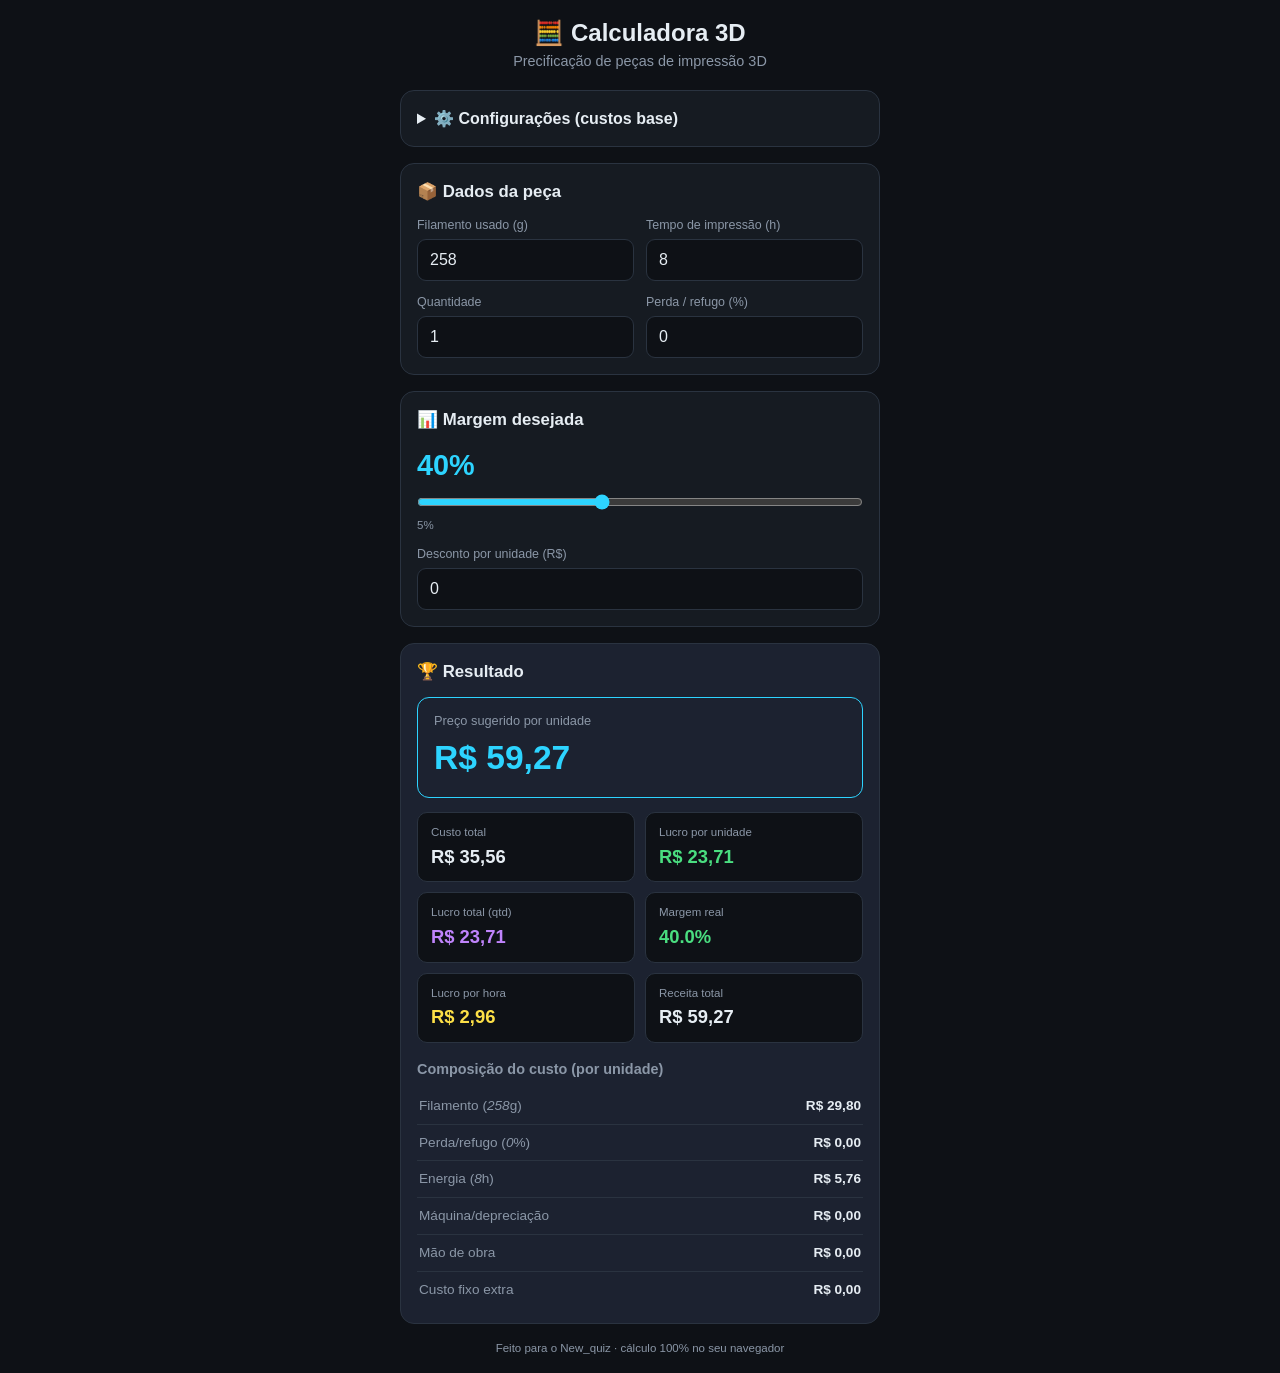
==== index.html @ 5ba526c9 "Add 3D printing price calculator Reconstrói a calculadora de precificação de impressão 3D a partir d" ====
<!DOCTYPE html>
<html lang="pt-BR">
<head>
<meta charset="UTF-8" />
<meta name="viewport" content="width=device-width, initial-scale=1.0" />
<title>Calculadora de Preço — Impressão 3D</title>
<link rel="stylesheet" href="style.css" />
</head>
<body>
  <main class="app">
    <header class="topbar">
      <h1>🧮 Calculadora 3D</h1>
      <p class="sub">Precificação de peças de impressão 3D</p>
    </header>

    <!-- CONFIGURAÇÕES -->
    <details class="card config">
      <summary>⚙️ Configurações (custos base)</summary>
      <div class="grid">
        <label>Preço do filamento (R$/kg)
          <input id="precoKg" type="number" step="0.01" value="115.50" />
        </label>
        <label>Potência da impressora (W)
          <input id="potencia" type="number" step="1" value="800" />
        </label>
        <label>Tarifa de energia (R$/kWh)
          <input id="tarifa" type="number" step="0.01" value="0.90" />
        </label>
        <label>Custo de máquina/depreciação (R$/h)
          <input id="maquinaHora" type="number" step="0.01" value="0" />
        </label>
        <label>Mão de obra / pós-processo (R$)
          <input id="maoObra" type="number" step="0.01" value="0" />
        </label>
        <label>Custo fixo extra (R$)
          <input id="fixoExtra" type="number" step="0.01" value="0" />
        </label>
      </div>
    </details>

    <!-- DADOS DA PEÇA -->
    <section class="card">
      <h2>📦 Dados da peça</h2>
      <div class="grid">
        <label>Filamento usado (g)
          <input id="filamento" type="number" step="0.1" value="258" />
        </label>
        <label>Tempo de impressão (h)
          <input id="tempo" type="number" step="0.1" value="8" />
        </label>
        <label>Quantidade
          <input id="quantidade" type="number" step="1" value="1" />
        </label>
        <label>Perda / refugo (%)
          <input id="perda" type="number" step="0.1" value="0" />
        </label>
      </div>
    </section>

    <!-- MARGEM -->
    <section class="card">
      <h2>📊 Margem desejada</h2>
      <div class="margem-valor"><span id="margemLabel">40</span>%</div>
      <input id="margem" type="range" min="5" max="90" step="1" value="40" />
      <div class="range-min">5%</div>
      <label class="full">Desconto por unidade (R$)
        <input id="desconto" type="number" step="0.01" value="0" />
      </label>
    </section>

    <!-- RESULTADO -->
    <section class="card resultado">
      <h2>🏆 Resultado</h2>
      <div class="preco-box">
        <span class="preco-label">Preço sugerido por unidade</span>
        <span class="preco-valor" id="precoUnid">R$ 0,00</span>
      </div>

      <div class="metricas">
        <div class="metrica">
          <span>Custo total</span>
          <strong id="custoTotal">R$ 0,00</strong>
        </div>
        <div class="metrica">
          <span>Lucro por unidade</span>
          <strong class="verde" id="lucroUnid">R$ 0,00</strong>
        </div>
        <div class="metrica">
          <span>Lucro total (qtd)</span>
          <strong class="roxo" id="lucroTotal">R$ 0,00</strong>
        </div>
        <div class="metrica">
          <span>Margem real</span>
          <strong class="verde" id="margemReal">0%</strong>
        </div>
        <div class="metrica">
          <span>Lucro por hora</span>
          <strong class="amarelo" id="lucroHora">R$ 0,00</strong>
        </div>
        <div class="metrica">
          <span>Receita total</span>
          <strong id="receitaTotal">R$ 0,00</strong>
        </div>
      </div>

      <h3>Composição do custo (por unidade)</h3>
      <ul class="breakdown">
        <li><span>Filamento (<i id="bdFilG">0</i>g)</span><b id="bdFil">R$ 0,00</b></li>
        <li><span>Perda/refugo (<i id="bdPerdaP">0</i>%)</span><b id="bdPerda">R$ 0,00</b></li>
        <li><span>Energia (<i id="bdEnergiaH">0</i>h)</span><b id="bdEnergia">R$ 0,00</b></li>
        <li><span>Máquina/depreciação</span><b id="bdMaquina">R$ 0,00</b></li>
        <li><span>Mão de obra</span><b id="bdMao">R$ 0,00</b></li>
        <li><span>Custo fixo extra</span><b id="bdFixo">R$ 0,00</b></li>
      </ul>
    </section>

    <footer class="rodape">Feito para o New_quiz · cálculo 100% no seu navegador</footer>
  </main>

  <script src="app.js"></script>
</body>
</html>
---- style.css ----
:root {
  --bg: #0e1116;
  --card: #161b22;
  --card2: #1c2230;
  --border: #2a3340;
  --txt: #e6edf3;
  --muted: #8b97a7;
  --accent: #2dd4ff;
  --verde: #4ade80;
  --roxo: #c084fc;
  --amarelo: #fde047;
}

* { box-sizing: border-box; margin: 0; padding: 0; }

body {
  font-family: -apple-system, "Segoe UI", Roboto, sans-serif;
  background: var(--bg);
  color: var(--txt);
  line-height: 1.45;
  padding: 16px;
}

.app { max-width: 480px; margin: 0 auto; }

.topbar { text-align: center; margin-bottom: 18px; }
.topbar h1 { font-size: 1.5rem; }
.topbar .sub { color: var(--muted); font-size: .9rem; }

.card {
  background: var(--card);
  border: 1px solid var(--border);
  border-radius: 14px;
  padding: 16px;
  margin-bottom: 16px;
}

.card h2 { font-size: 1.05rem; margin-bottom: 12px; }
.card h3 { font-size: .9rem; margin: 16px 0 8px; color: var(--muted); }

summary { cursor: pointer; font-weight: 600; }
.config[open] summary { margin-bottom: 12px; }

.grid {
  display: grid;
  grid-template-columns: 1fr 1fr;
  gap: 12px;
}

label {
  display: flex;
  flex-direction: column;
  font-size: .78rem;
  color: var(--muted);
  gap: 5px;
}
label.full { grid-column: 1 / -1; margin-top: 12px; }

input[type="number"] {
  background: var(--bg);
  border: 1px solid var(--border);
  border-radius: 9px;
  padding: 11px 12px;
  color: var(--txt);
  font-size: 1rem;
  width: 100%;
}
input[type="number"]:focus { outline: none; border-color: var(--accent); }

.margem-valor { font-size: 1.8rem; font-weight: 700; color: var(--accent); }
input[type="range"] { width: 100%; margin: 8px 0 2px; accent-color: var(--accent); }
.range-min { font-size: .72rem; color: var(--muted); }

.resultado { background: var(--card2); }

.preco-box {
  border: 1.5px solid var(--accent);
  border-radius: 12px;
  padding: 14px 16px;
  margin-bottom: 14px;
  display: flex;
  flex-direction: column;
  gap: 4px;
}
.preco-label { font-size: .8rem; color: var(--muted); }
.preco-valor { font-size: 2.1rem; font-weight: 800; color: var(--accent); }

.metricas {
  display: grid;
  grid-template-columns: 1fr 1fr;
  gap: 10px;
}
.metrica {
  background: var(--bg);
  border: 1px solid var(--border);
  border-radius: 10px;
  padding: 11px 13px;
  display: flex;
  flex-direction: column;
  gap: 3px;
}
.metrica span { font-size: .72rem; color: var(--muted); }
.metrica strong { font-size: 1.15rem; }
.verde { color: var(--verde); }
.roxo { color: var(--roxo); }
.amarelo { color: var(--amarelo); }

.breakdown { list-style: none; }
.breakdown li {
  display: flex;
  justify-content: space-between;
  padding: 8px 2px;
  border-bottom: 1px solid var(--border);
  font-size: .85rem;
}
.breakdown li span { color: var(--muted); }
.breakdown li:last-child { border-bottom: none; }

.rodape { text-align: center; color: var(--muted); font-size: .72rem; margin-top: 8px; }
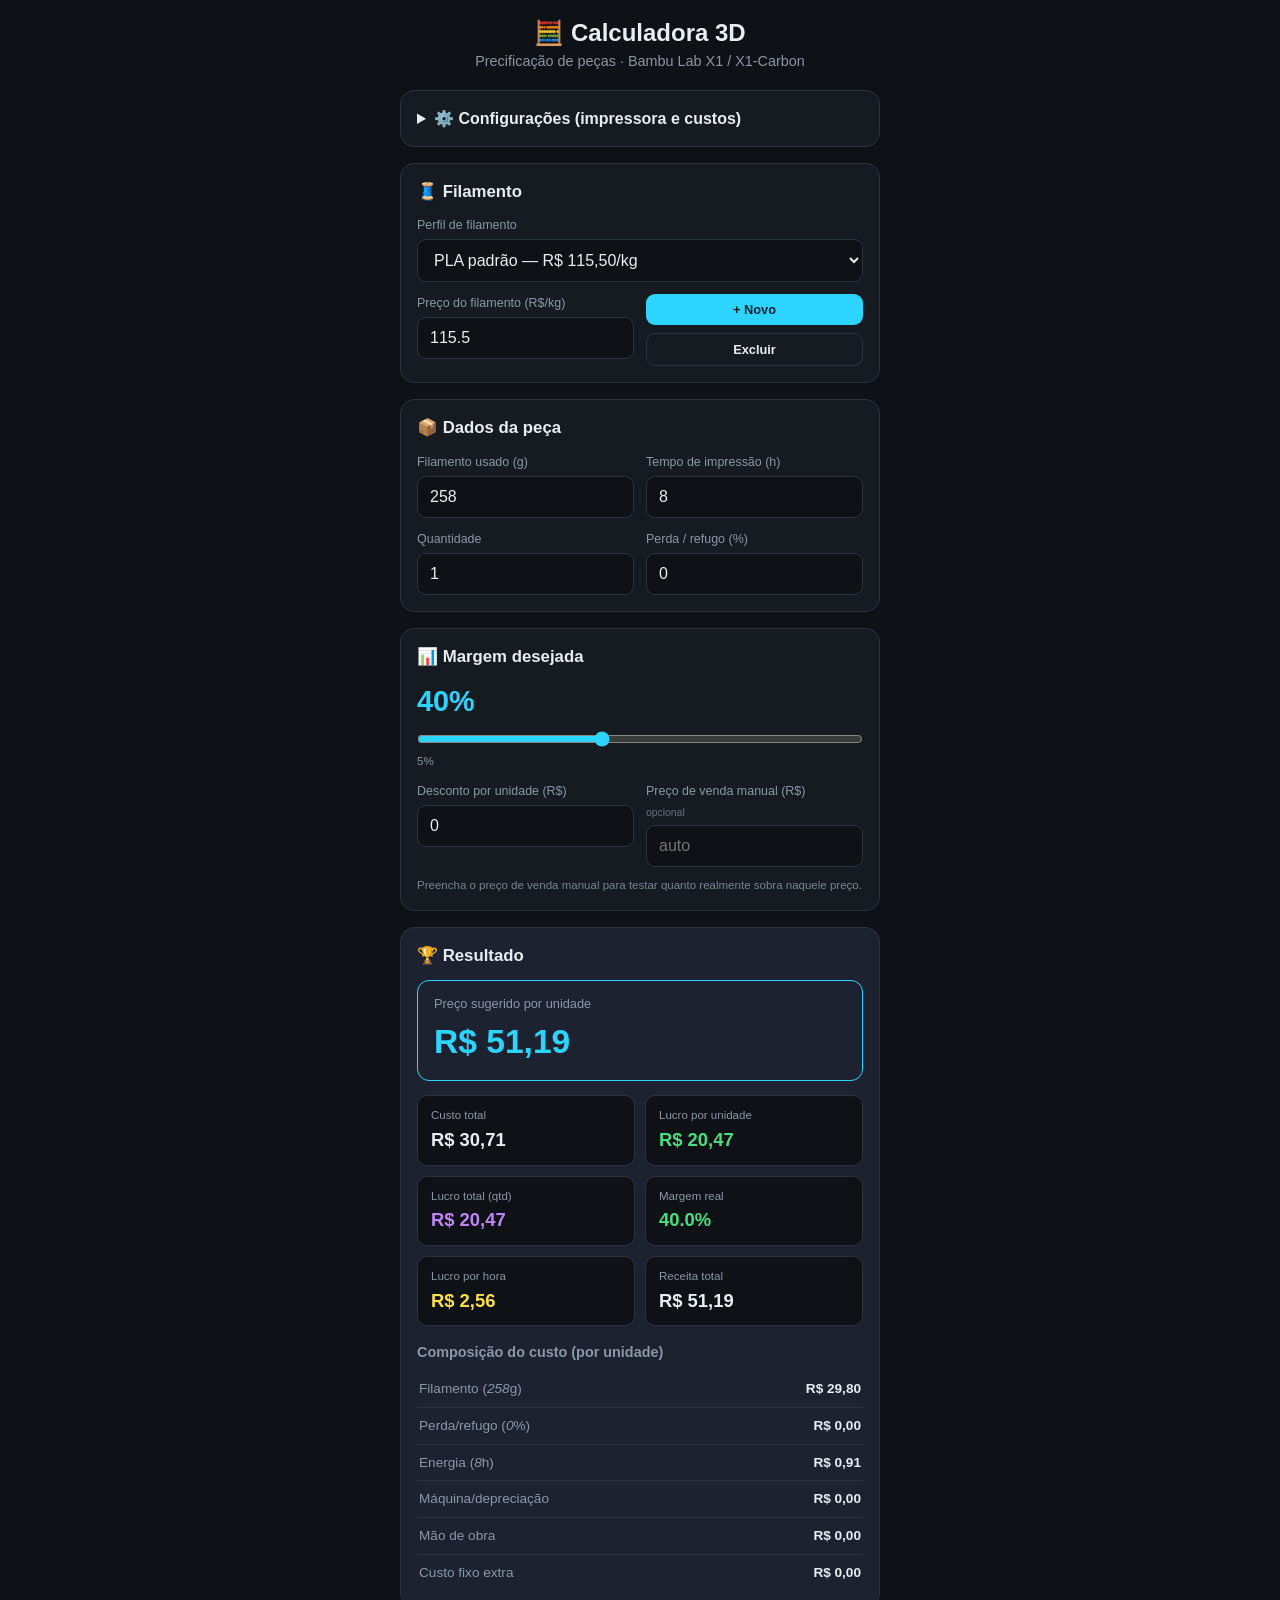
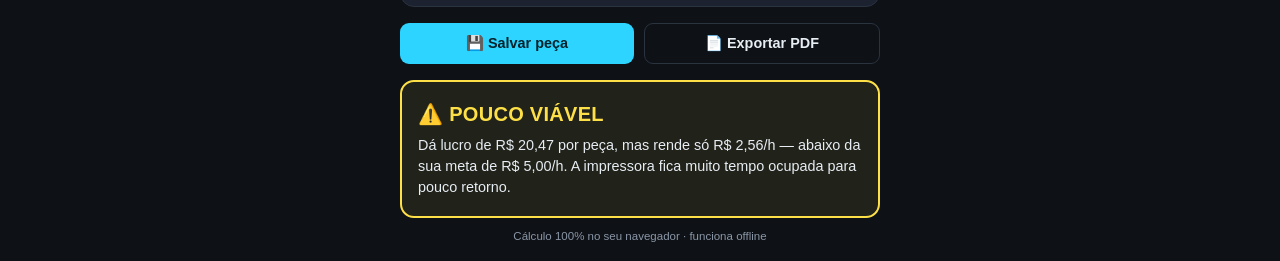
==== commit a6bdbde2: "Add viability verdict, Bambu Lab calibration, filaments, catalog and PWA - Veredito de viabilidade n" ====
--- a/index.html
+++ b/index.html
@@ -3,6 +3,9 @@
 <head>
 <meta charset="UTF-8" />
 <meta name="viewport" content="width=device-width, initial-scale=1.0" />
+<meta name="theme-color" content="#0e1116" />
+<link rel="manifest" href="manifest.json" />
+<link rel="icon" href="icon.svg" />
 <title>Calculadora de Preço — Impressão 3D</title>
 <link rel="stylesheet" href="style.css" />
 </head>
@@ -10,23 +13,32 @@
   <main class="app">
     <header class="topbar">
       <h1>🧮 Calculadora 3D</h1>
-      <p class="sub">Precificação de peças de impressão 3D</p>
+      <p class="sub">Precificação de peças · <span id="printerNome">Bambu Lab</span></p>
     </header>
 
     <!-- CONFIGURAÇÕES -->
     <details class="card config">
-      <summary>⚙️ Configurações (custos base)</summary>
+      <summary>⚙️ Configurações (impressora e custos)</summary>
+
+      <label class="full">Impressora (preset de potência)
+        <select id="printer">
+          <option value="90">Bambu Lab A1 mini (~90 W)</option>
+          <option value="95">Bambu Lab A1 (~95 W)</option>
+          <option value="110">Bambu Lab P1P / P1S (~110 W)</option>
+          <option value="120" selected>Bambu Lab X1 / X1-Carbon (~120 W)</option>
+          <option value="150">Bambu Lab H2D (~150 W)</option>
+          <option value="custom">Personalizado…</option>
+        </select>
+      </label>
+
       <div class="grid">
-        <label>Preço do filamento (R$/kg)
-          <input id="precoKg" type="number" step="0.01" value="115.50" />
-        </label>
-        <label>Potência da impressora (W)
-          <input id="potencia" type="number" step="1" value="800" />
+        <label>Potência média (W)
+          <input id="potencia" type="number" step="1" value="120" />
         </label>
         <label>Tarifa de energia (R$/kWh)
-          <input id="tarifa" type="number" step="0.01" value="0.90" />
+          <input id="tarifa" type="number" step="0.01" value="0.95" />
         </label>
-        <label>Custo de máquina/depreciação (R$/h)
+        <label>Depreciação da máquina (R$/h)
           <input id="maquinaHora" type="number" step="0.01" value="0" />
         </label>
         <label>Mão de obra / pós-processo (R$)
@@ -35,8 +47,29 @@
         <label>Custo fixo extra (R$)
           <input id="fixoExtra" type="number" step="0.01" value="0" />
         </label>
+        <label>Meta de lucro por hora (R$/h)
+          <input id="metaHora" type="number" step="0.50" value="5.00" />
+        </label>
       </div>
+      <p class="hint">A potência é a média durante a impressão (não o pico). Ajuste se medir o consumo real da sua Bambu Lab.</p>
     </details>
+
+    <!-- FILAMENTO -->
+    <section class="card">
+      <h2>🧵 Filamento</h2>
+      <label class="full">Perfil de filamento
+        <select id="filamentoPerfil"></select>
+      </label>
+      <div class="grid">
+        <label>Preço do filamento (R$/kg)
+          <input id="precoKg" type="number" step="0.01" value="115.50" />
+        </label>
+        <div class="btn-col">
+          <button type="button" id="novoFilamento" class="btn small">+ Novo</button>
+          <button type="button" id="excluirFilamento" class="btn small ghost">Excluir</button>
+        </div>
+      </div>
+    </section>
 
     <!-- DADOS DA PEÇA -->
     <section class="card">
@@ -63,9 +96,15 @@
       <div class="margem-valor"><span id="margemLabel">40</span>%</div>
       <input id="margem" type="range" min="5" max="90" step="1" value="40" />
       <div class="range-min">5%</div>
-      <label class="full">Desconto por unidade (R$)
-        <input id="desconto" type="number" step="0.01" value="0" />
-      </label>
+      <div class="grid">
+        <label>Desconto por unidade (R$)
+          <input id="desconto" type="number" step="0.01" value="0" />
+        </label>
+        <label>Preço de venda manual (R$) <small>opcional</small>
+          <input id="precoManual" type="number" step="0.01" value="" placeholder="auto" />
+        </label>
+      </div>
+      <p class="hint">Preencha o preço de venda manual para testar quanto realmente sobra naquele preço.</p>
     </section>
 
     <!-- RESULTADO -->
@@ -114,7 +153,24 @@
       </ul>
     </section>
 
-    <footer class="rodape">Feito para o New_quiz · cálculo 100% no seu navegador</footer>
+    <!-- AÇÕES -->
+    <section class="acoes no-print">
+      <button type="button" id="salvarPeca" class="btn">💾 Salvar peça</button>
+      <button type="button" id="exportarPdf" class="btn ghost">📄 Exportar PDF</button>
+    </section>
+
+    <!-- CATÁLOGO -->
+    <section class="card no-print" id="catalogoCard" hidden>
+      <h2>📚 Catálogo de peças</h2>
+      <ul class="catalogo" id="catalogo"></ul>
+    </section>
+
+    <!-- VEREDITO / RODAPÉ -->
+    <footer class="veredito" id="veredito">
+      <span class="vd-tag" id="vdTag">—</span>
+      <span class="vd-msg" id="vdMsg">Preencha os dados para ver o veredito.</span>
+    </footer>
+    <p class="rodape">Cálculo 100% no seu navegador · funciona offline</p>
   </main>
 
   <script src="app.js"></script>
--- a/style.css
+++ b/style.css
@@ -9,6 +9,7 @@
   --verde: #4ade80;
   --roxo: #c084fc;
   --amarelo: #fde047;
+  --vermelho: #f87171;
 }
 
 * { box-sizing: border-box; margin: 0; padding: 0; }
@@ -54,9 +55,10 @@
   color: var(--muted);
   gap: 5px;
 }
-label.full { grid-column: 1 / -1; margin-top: 12px; }
+label.full { grid-column: 1 / -1; margin-bottom: 12px; }
+label small { color: var(--muted); opacity: .7; }
 
-input[type="number"] {
+input[type="number"], select {
   background: var(--bg);
   border: 1px solid var(--border);
   border-radius: 9px;
@@ -65,11 +67,30 @@
   font-size: 1rem;
   width: 100%;
 }
-input[type="number"]:focus { outline: none; border-color: var(--accent); }
+input:focus, select:focus { outline: none; border-color: var(--accent); }
+
+.hint { font-size: .72rem; color: var(--muted); margin-top: 10px; opacity: .85; }
 
 .margem-valor { font-size: 1.8rem; font-weight: 700; color: var(--accent); }
 input[type="range"] { width: 100%; margin: 8px 0 2px; accent-color: var(--accent); }
-.range-min { font-size: .72rem; color: var(--muted); }
+.range-min { font-size: .72rem; color: var(--muted); margin-bottom: 12px; }
+
+.btn-col { display: flex; flex-direction: column; gap: 8px; justify-content: flex-end; }
+.btn {
+  background: var(--accent);
+  color: #04222b;
+  border: none;
+  border-radius: 9px;
+  padding: 11px 14px;
+  font-size: .9rem;
+  font-weight: 700;
+  cursor: pointer;
+}
+.btn.ghost { background: transparent; color: var(--txt); border: 1px solid var(--border); }
+.btn.small { padding: 8px 10px; font-size: .8rem; }
+
+.acoes { display: flex; gap: 10px; margin-bottom: 16px; }
+.acoes .btn { flex: 1; }
 
 .resultado { background: var(--card2); }
 
@@ -85,11 +106,7 @@
 .preco-label { font-size: .8rem; color: var(--muted); }
 .preco-valor { font-size: 2.1rem; font-weight: 800; color: var(--accent); }
 
-.metricas {
-  display: grid;
-  grid-template-columns: 1fr 1fr;
-  gap: 10px;
-}
+.metricas { display: grid; grid-template-columns: 1fr 1fr; gap: 10px; }
 .metrica {
   background: var(--bg);
   border: 1px solid var(--border);
@@ -116,4 +133,53 @@
 .breakdown li span { color: var(--muted); }
 .breakdown li:last-child { border-bottom: none; }
 
+.catalogo { list-style: none; }
+.catalogo li {
+  display: flex;
+  align-items: center;
+  justify-content: space-between;
+  gap: 8px;
+  padding: 10px 2px;
+  border-bottom: 1px solid var(--border);
+  font-size: .85rem;
+}
+.catalogo li:last-child { border-bottom: none; }
+.catalogo .cat-info { flex: 1; min-width: 0; }
+.catalogo .cat-nome { font-weight: 600; }
+.catalogo .cat-sub { font-size: .72rem; color: var(--muted); }
+.catalogo .cat-actions { display: flex; gap: 6px; }
+.catalogo button {
+  background: transparent; border: 1px solid var(--border);
+  color: var(--txt); border-radius: 7px; padding: 5px 9px;
+  font-size: .75rem; cursor: pointer;
+}
+
+/* VEREDITO */
+.veredito {
+  border-radius: 14px;
+  padding: 18px 16px;
+  margin-bottom: 10px;
+  display: flex;
+  flex-direction: column;
+  gap: 6px;
+  border: 2px solid var(--border);
+  background: var(--card);
+}
+.vd-tag { font-size: 1.25rem; font-weight: 800; letter-spacing: .3px; }
+.vd-msg { font-size: .9rem; color: var(--txt); }
+.veredito.ok { border-color: var(--verde); background: rgba(74,222,128,.08); }
+.veredito.ok .vd-tag { color: var(--verde); }
+.veredito.warn { border-color: var(--amarelo); background: rgba(253,224,71,.08); }
+.veredito.warn .vd-tag { color: var(--amarelo); }
+.veredito.bad { border-color: var(--vermelho); background: rgba(248,113,113,.10); }
+.veredito.bad .vd-tag { color: var(--vermelho); }
+
 .rodape { text-align: center; color: var(--muted); font-size: .72rem; margin-top: 8px; }
+
+@media print {
+  body { background: #fff; color: #000; }
+  .no-print, summary, input[type="range"] { display: none !important; }
+  .card, .veredito { border-color: #ccc; background: #fff; }
+  .preco-valor, .accent, .verde, .roxo, .amarelo { color: #000 !important; }
+  .config { display: none; }
+}
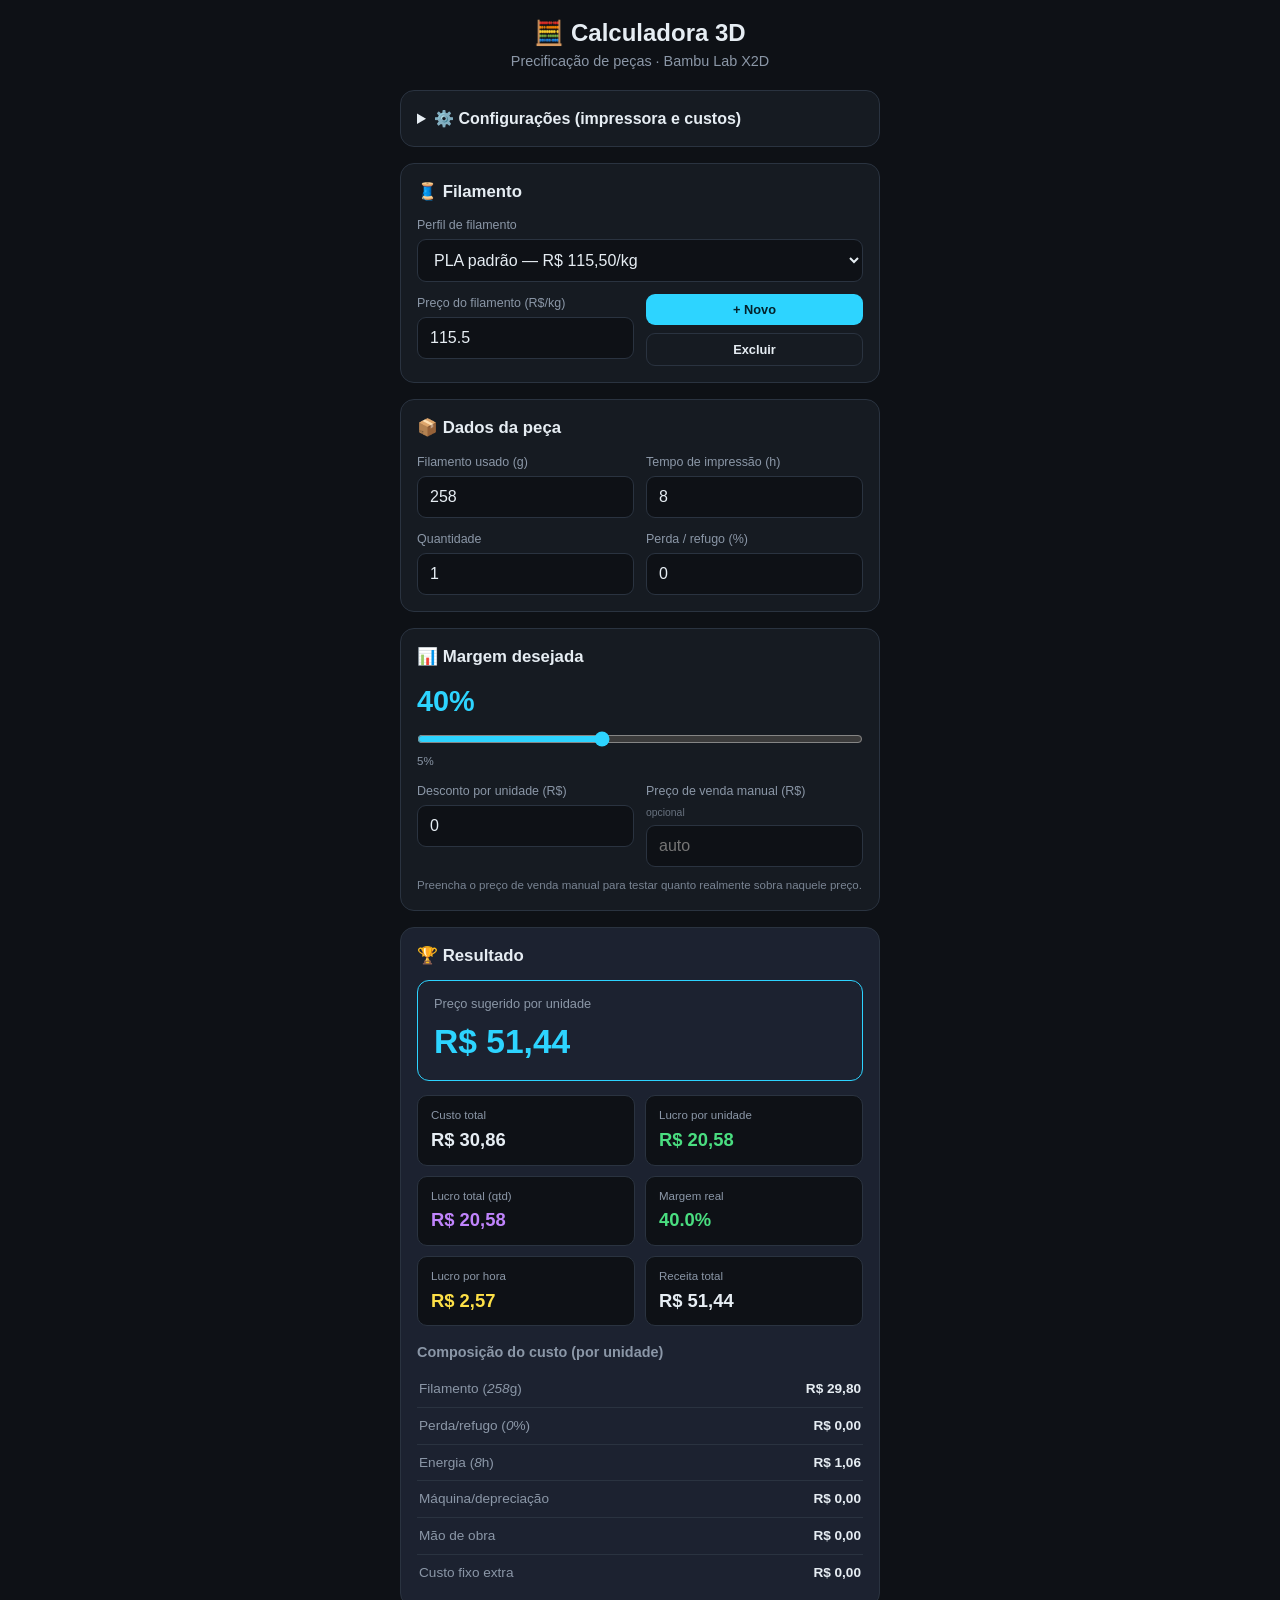
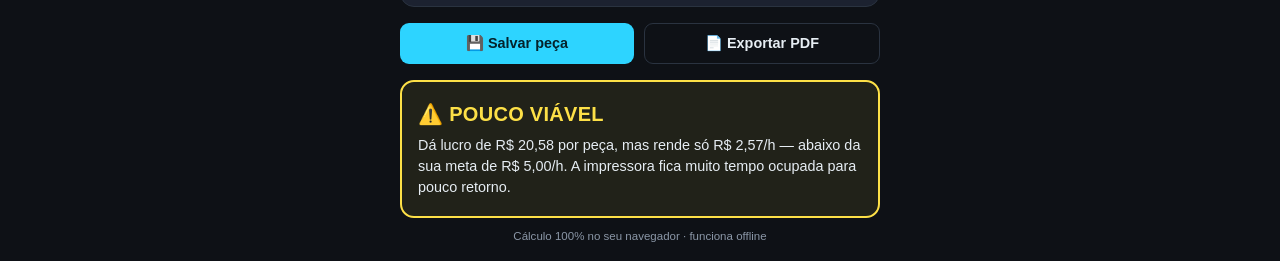
==== commit 6432c4e0: "Add Bambu Lab X2D preset as default printer X2D é uma impressora X-series de bico duplo; preset de ~" ====
--- a/index.html
+++ b/index.html
@@ -25,7 +25,8 @@
           <option value="90">Bambu Lab A1 mini (~90 W)</option>
           <option value="95">Bambu Lab A1 (~95 W)</option>
           <option value="110">Bambu Lab P1P / P1S (~110 W)</option>
-          <option value="120" selected>Bambu Lab X1 / X1-Carbon (~120 W)</option>
+          <option value="120">Bambu Lab X1 / X1-Carbon (~120 W)</option>
+          <option value="140" selected>Bambu Lab X2D — bico duplo (~140 W estim.)</option>
           <option value="150">Bambu Lab H2D (~150 W)</option>
           <option value="custom">Personalizado…</option>
         </select>
@@ -33,7 +34,7 @@
 
       <div class="grid">
         <label>Potência média (W)
-          <input id="potencia" type="number" step="1" value="120" />
+          <input id="potencia" type="number" step="1" value="140" />
         </label>
         <label>Tarifa de energia (R$/kWh)
           <input id="tarifa" type="number" step="0.01" value="0.95" />
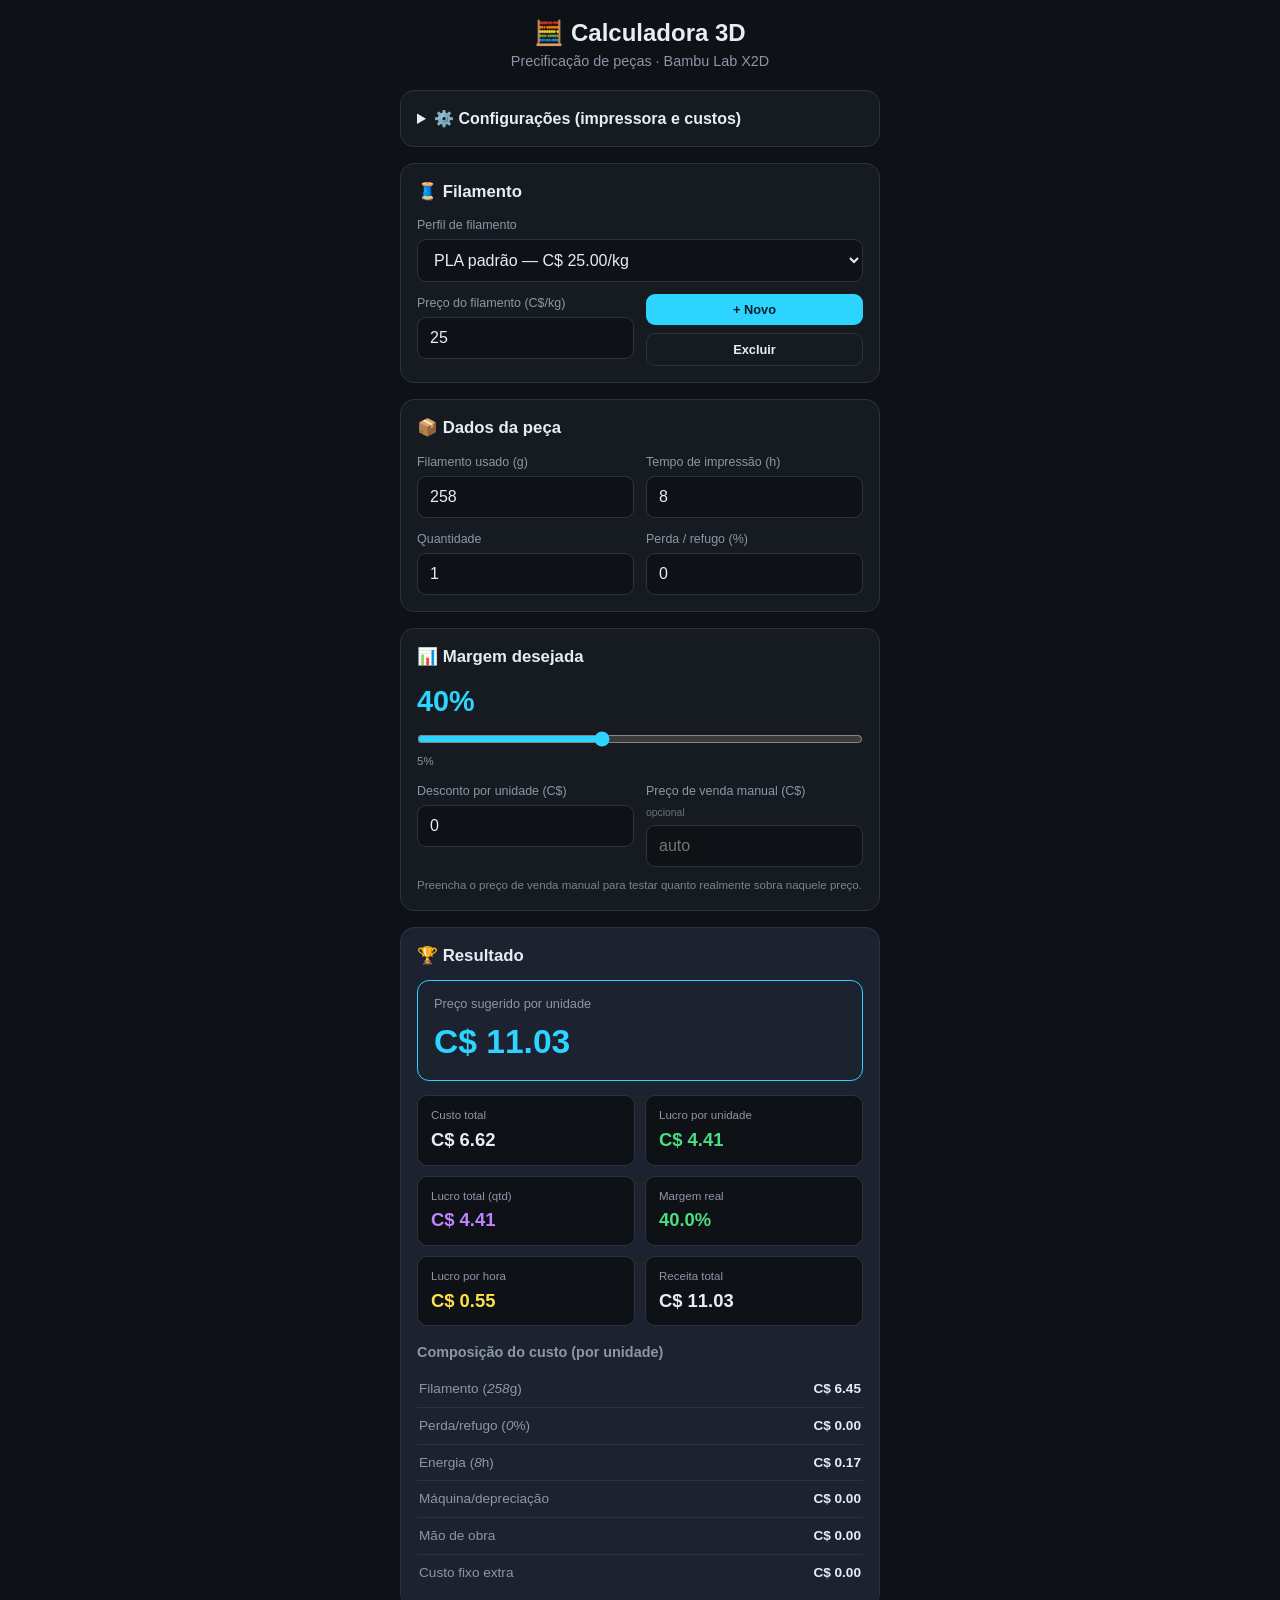
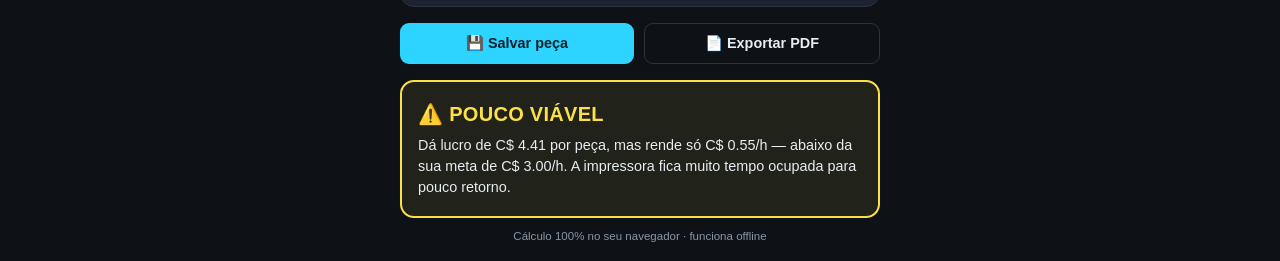
==== commit 50e0abf3: "Switch calculator to Canadian dollars (CAD) with Canada defaults - Toda moeda em C$ (formatação en-C" ====
--- a/index.html
+++ b/index.html
@@ -36,20 +36,20 @@
         <label>Potência média (W)
           <input id="potencia" type="number" step="1" value="140" />
         </label>
-        <label>Tarifa de energia (R$/kWh)
-          <input id="tarifa" type="number" step="0.01" value="0.95" />
+        <label>Tarifa de energia (C$/kWh)
+          <input id="tarifa" type="number" step="0.01" value="0.15" />
         </label>
-        <label>Depreciação da máquina (R$/h)
+        <label>Depreciação da máquina (C$/h)
           <input id="maquinaHora" type="number" step="0.01" value="0" />
         </label>
-        <label>Mão de obra / pós-processo (R$)
+        <label>Mão de obra / pós-processo (C$)
           <input id="maoObra" type="number" step="0.01" value="0" />
         </label>
-        <label>Custo fixo extra (R$)
+        <label>Custo fixo extra (C$)
           <input id="fixoExtra" type="number" step="0.01" value="0" />
         </label>
-        <label>Meta de lucro por hora (R$/h)
-          <input id="metaHora" type="number" step="0.50" value="5.00" />
+        <label>Meta de lucro por hora (C$/h)
+          <input id="metaHora" type="number" step="0.50" value="3.00" />
         </label>
       </div>
       <p class="hint">A potência é a média durante a impressão (não o pico). Ajuste se medir o consumo real da sua Bambu Lab.</p>
@@ -62,8 +62,8 @@
         <select id="filamentoPerfil"></select>
       </label>
       <div class="grid">
-        <label>Preço do filamento (R$/kg)
-          <input id="precoKg" type="number" step="0.01" value="115.50" />
+        <label>Preço do filamento (C$/kg)
+          <input id="precoKg" type="number" step="0.01" value="25.00" />
         </label>
         <div class="btn-col">
           <button type="button" id="novoFilamento" class="btn small">+ Novo</button>
@@ -98,10 +98,10 @@
       <input id="margem" type="range" min="5" max="90" step="1" value="40" />
       <div class="range-min">5%</div>
       <div class="grid">
-        <label>Desconto por unidade (R$)
+        <label>Desconto por unidade (C$)
           <input id="desconto" type="number" step="0.01" value="0" />
         </label>
-        <label>Preço de venda manual (R$) <small>opcional</small>
+        <label>Preço de venda manual (C$) <small>opcional</small>
           <input id="precoManual" type="number" step="0.01" value="" placeholder="auto" />
         </label>
       </div>
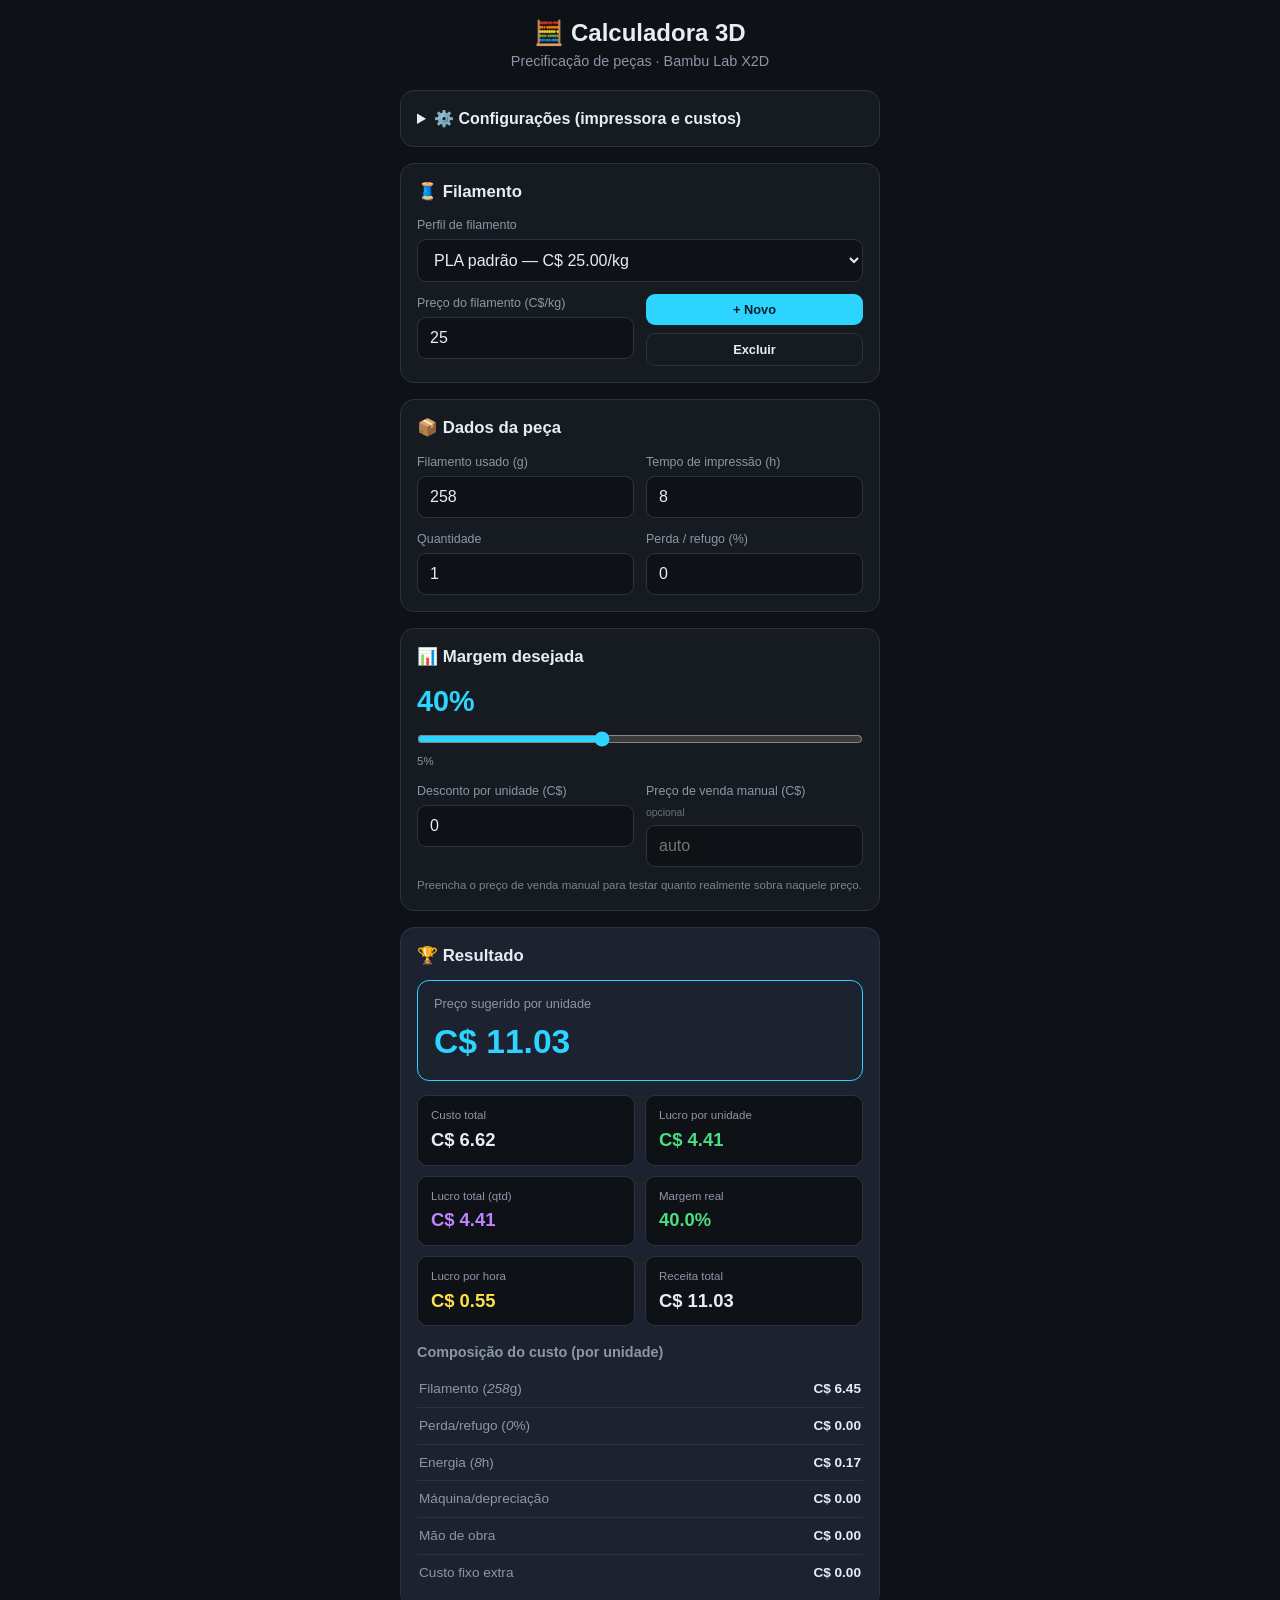
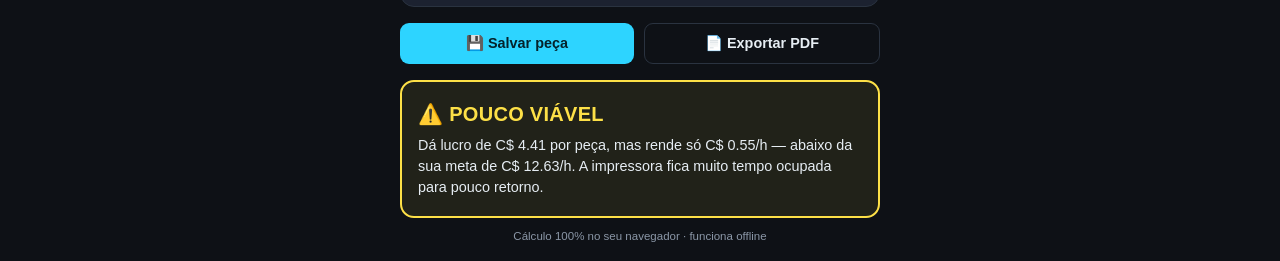
==== commit c2e0827b: "Derive hourly profit target from annual income goal - Nova secao Meta de renda: renda/ano + horas/me" ====
--- a/index.html
+++ b/index.html
@@ -48,10 +48,22 @@
         <label>Custo fixo extra (C$)
           <input id="fixoExtra" type="number" step="0.01" value="0" />
         </label>
-        <label>Meta de lucro por hora (C$/h)
-          <input id="metaHora" type="number" step="0.50" value="3.00" />
+        <label>Meta de lucro por hora (C$/h) <small>auto</small>
+          <input id="metaHora" type="number" step="0.50" value="12.63" />
         </label>
       </div>
+
+      <h3>🎯 Meta de renda (salário)</h3>
+      <div class="grid">
+        <label>Renda desejada por ano (C$)
+          <input id="rendaAno" type="number" step="1000" value="80000" />
+        </label>
+        <label>Horas de impressão por mês
+          <input id="horasMes" type="number" step="1" value="528" />
+        </label>
+      </div>
+      <p class="hint" id="metaInfo"></p>
+      <p class="hint">1 impressora 24h × 22 dias = 528 h/mês. Para uma fazenda de N máquinas, multiplique (ex.: 4 máquinas = 2112 h/mês). A meta de lucro/hora acima é calculada a partir disso.</p>
       <p class="hint">A potência é a média durante a impressão (não o pico). Ajuste se medir o consumo real da sua Bambu Lab.</p>
     </details>
 
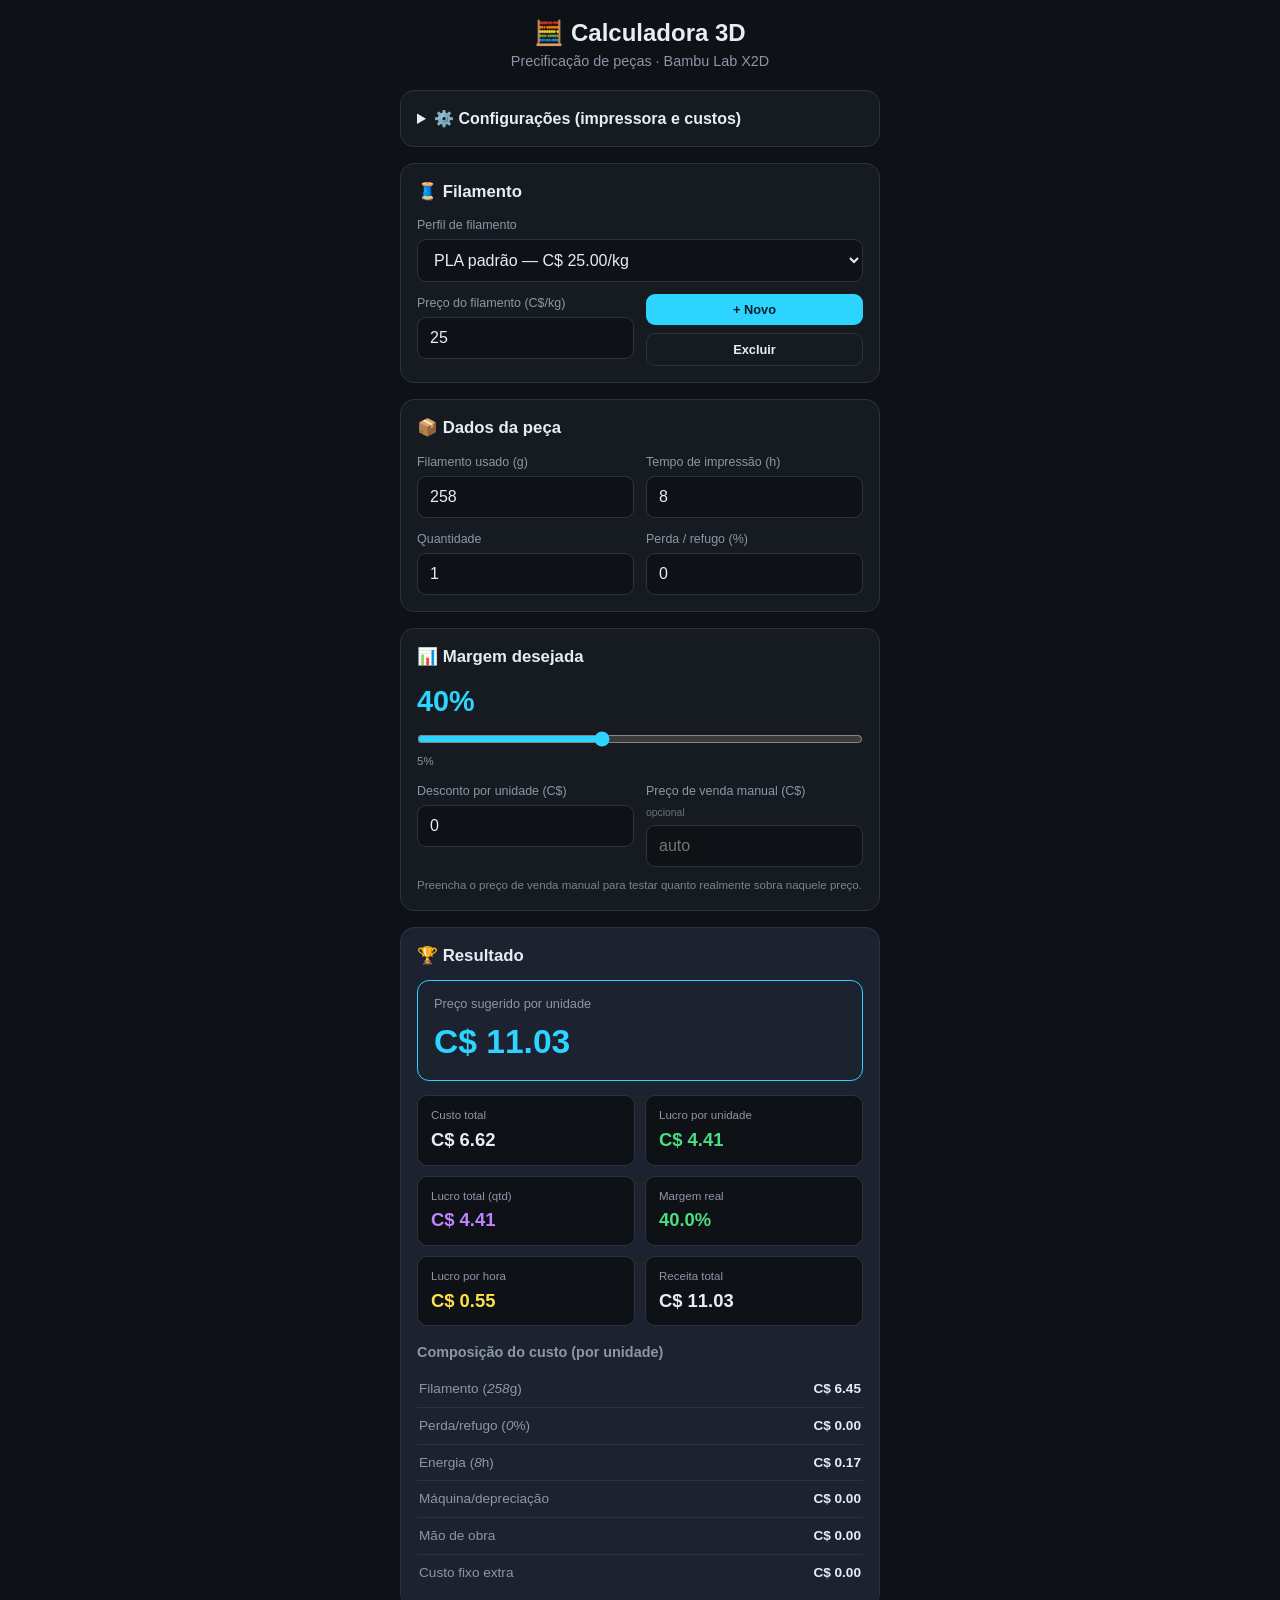
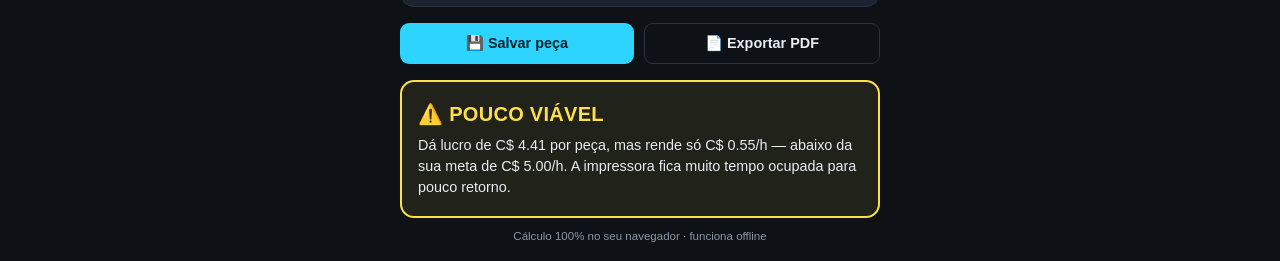
==== commit ea40d1a5: "Replace income-goal block with hourly target field + 3 scenario presets - Campo de lucro/hora com bo" ====
--- a/index.html
+++ b/index.html
@@ -48,22 +48,19 @@
         <label>Custo fixo extra (C$)
           <input id="fixoExtra" type="number" step="0.01" value="0" />
         </label>
-        <label>Meta de lucro por hora (C$/h) <small>auto</small>
-          <input id="metaHora" type="number" step="0.50" value="12.63" />
+        <label>Meta de lucro por hora (C$/h)
+          <input id="metaHora" type="number" step="0.50" value="5.00" />
         </label>
       </div>
 
-      <h3>🎯 Meta de renda (salário)</h3>
-      <div class="grid">
-        <label>Renda desejada por ano (C$)
-          <input id="rendaAno" type="number" step="1000" value="80000" />
-        </label>
-        <label>Horas de impressão por mês
-          <input id="horasMes" type="number" step="1" value="528" />
-        </label>
+      <h3>🎯 Cenários sugeridos de lucro/hora</h3>
+      <div class="cenarios">
+        <button type="button" class="cen" data-meta="3"><b>C$ 3/h</b><small>Produto comum</small></button>
+        <button type="button" class="cen" data-meta="5"><b>C$ 5/h</b><small>Produto bom</small></button>
+        <button type="button" class="cen" data-meta="8"><b>C$ 8/h</b><small>Premium</small></button>
       </div>
       <p class="hint" id="metaInfo"></p>
-      <p class="hint">1 impressora 24h × 22 dias = 528 h/mês. Para uma fazenda de N máquinas, multiplique (ex.: 4 máquinas = 2112 h/mês). A meta de lucro/hora acima é calculada a partir disso.</p>
+      <p class="hint">Clique num cenário ou digite sua meta. A projeção considera 1 máquina rodando 24h × 22 dias (6.336 h/ano), vendendo tudo.</p>
       <p class="hint">A potência é a média durante a impressão (não o pico). Ajuste se medir o consumo real da sua Bambu Lab.</p>
     </details>
 
--- a/style.css
+++ b/style.css
@@ -92,6 +92,23 @@
 .acoes { display: flex; gap: 10px; margin-bottom: 16px; }
 .acoes .btn { flex: 1; }
 
+.cenarios { display: grid; grid-template-columns: 1fr 1fr 1fr; gap: 8px; }
+.cen {
+  background: var(--bg);
+  border: 1px solid var(--border);
+  border-radius: 10px;
+  padding: 10px 6px;
+  color: var(--txt);
+  cursor: pointer;
+  display: flex;
+  flex-direction: column;
+  gap: 2px;
+  align-items: center;
+}
+.cen b { color: var(--accent); font-size: 1rem; }
+.cen small { color: var(--muted); font-size: .68rem; }
+.cen.active { border-color: var(--accent); background: rgba(45, 212, 255, .12); }
+
 .resultado { background: var(--card2); }
 
 .preco-box {
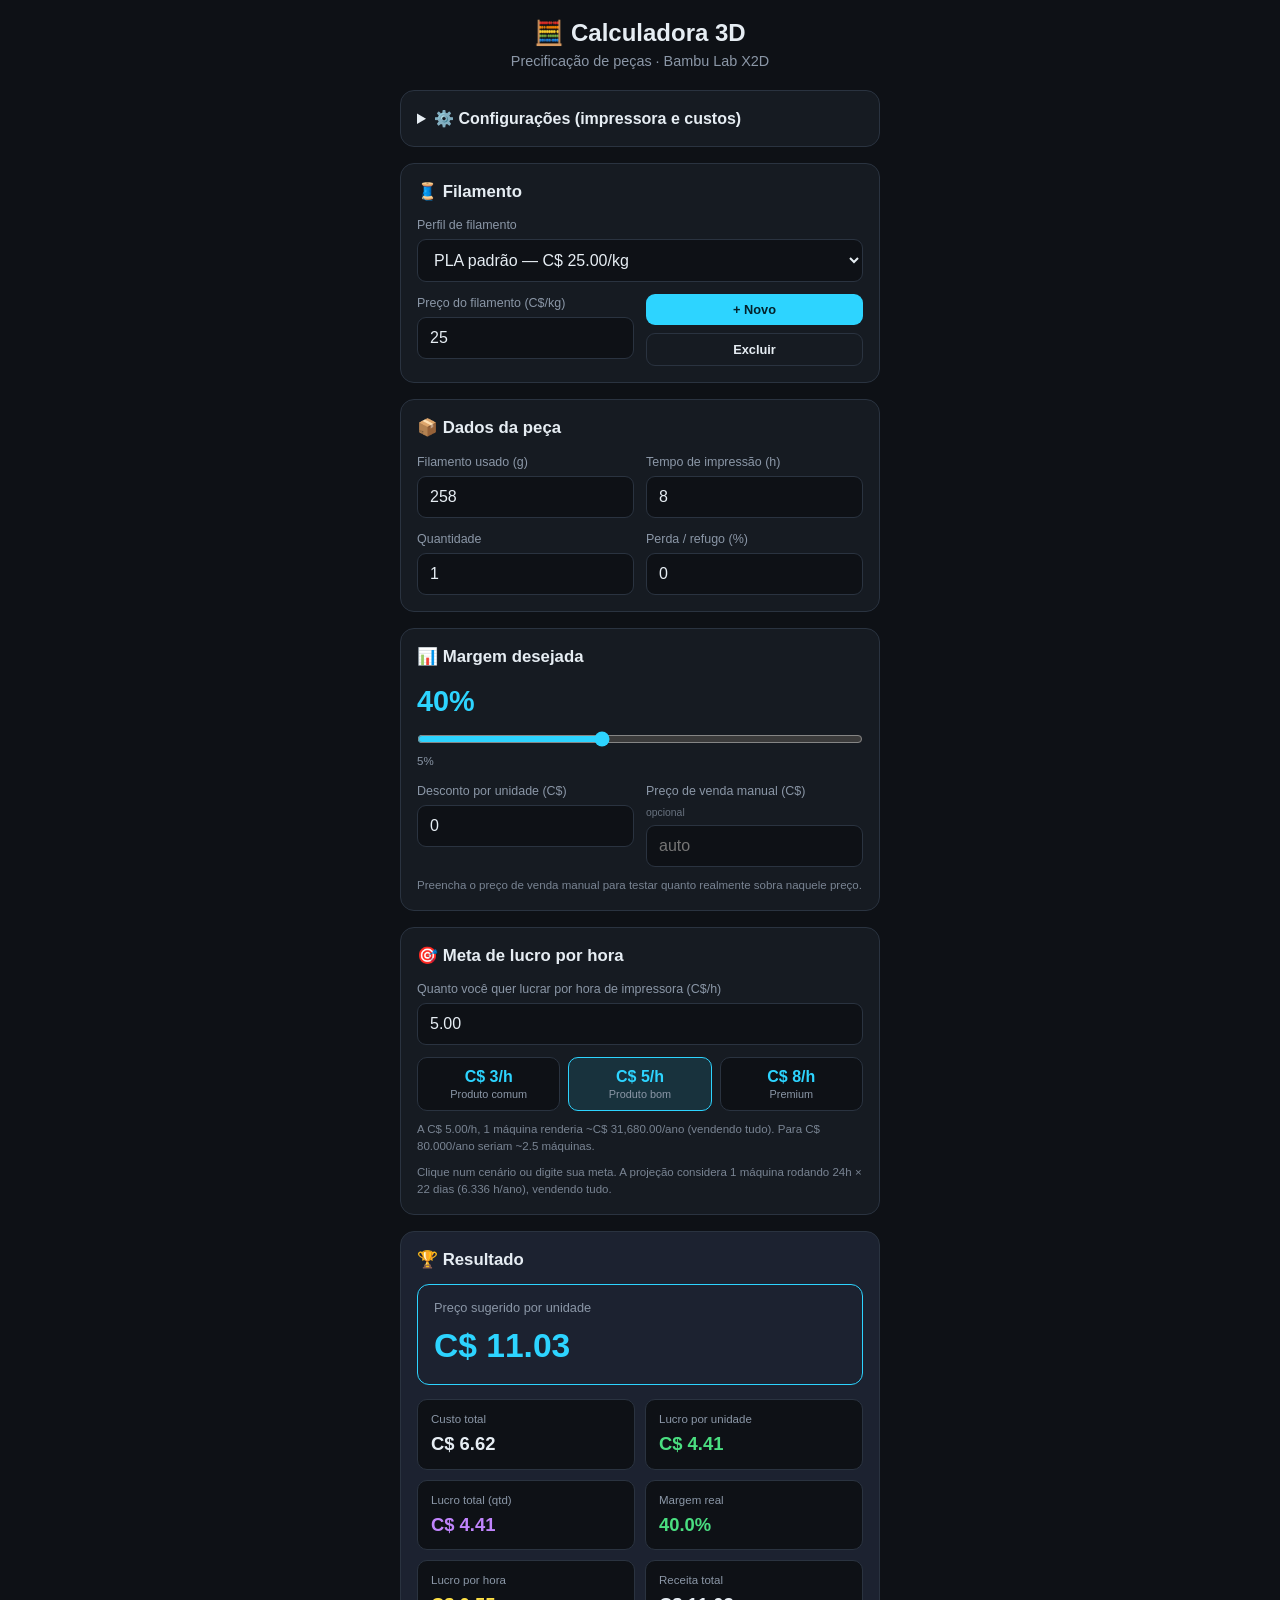
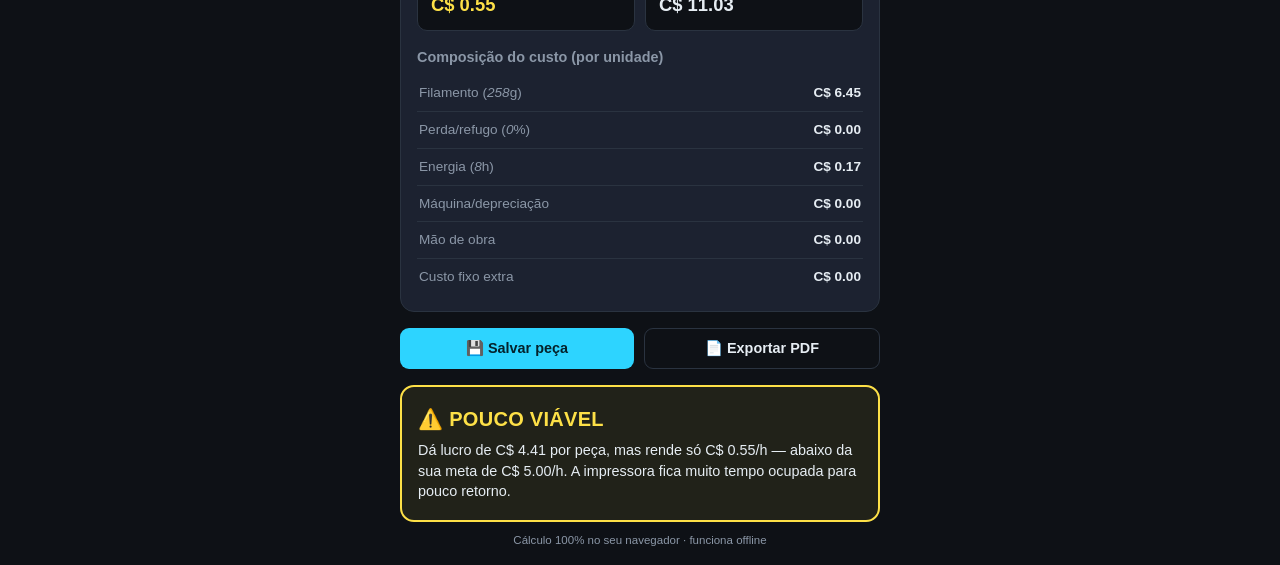
==== commit b96ab5b0: "Move hourly profit target out of collapsed config into visible section O campo de meta/hora e os 3 c" ====
--- a/index.html
+++ b/index.html
@@ -48,19 +48,7 @@
         <label>Custo fixo extra (C$)
           <input id="fixoExtra" type="number" step="0.01" value="0" />
         </label>
-        <label>Meta de lucro por hora (C$/h)
-          <input id="metaHora" type="number" step="0.50" value="5.00" />
-        </label>
       </div>
-
-      <h3>🎯 Cenários sugeridos de lucro/hora</h3>
-      <div class="cenarios">
-        <button type="button" class="cen" data-meta="3"><b>C$ 3/h</b><small>Produto comum</small></button>
-        <button type="button" class="cen" data-meta="5"><b>C$ 5/h</b><small>Produto bom</small></button>
-        <button type="button" class="cen" data-meta="8"><b>C$ 8/h</b><small>Premium</small></button>
-      </div>
-      <p class="hint" id="metaInfo"></p>
-      <p class="hint">Clique num cenário ou digite sua meta. A projeção considera 1 máquina rodando 24h × 22 dias (6.336 h/ano), vendendo tudo.</p>
       <p class="hint">A potência é a média durante a impressão (não o pico). Ajuste se medir o consumo real da sua Bambu Lab.</p>
     </details>
 
@@ -115,6 +103,21 @@
         </label>
       </div>
       <p class="hint">Preencha o preço de venda manual para testar quanto realmente sobra naquele preço.</p>
+    </section>
+
+    <!-- META DE LUCRO/HORA -->
+    <section class="card">
+      <h2>🎯 Meta de lucro por hora</h2>
+      <label class="full">Quanto você quer lucrar por hora de impressora (C$/h)
+        <input id="metaHora" type="number" step="0.50" value="5.00" />
+      </label>
+      <div class="cenarios">
+        <button type="button" class="cen" data-meta="3"><b>C$ 3/h</b><small>Produto comum</small></button>
+        <button type="button" class="cen" data-meta="5"><b>C$ 5/h</b><small>Produto bom</small></button>
+        <button type="button" class="cen" data-meta="8"><b>C$ 8/h</b><small>Premium</small></button>
+      </div>
+      <p class="hint" id="metaInfo"></p>
+      <p class="hint">Clique num cenário ou digite sua meta. A projeção considera 1 máquina rodando 24h × 22 dias (6.336 h/ano), vendendo tudo.</p>
     </section>
 
     <!-- RESULTADO -->
